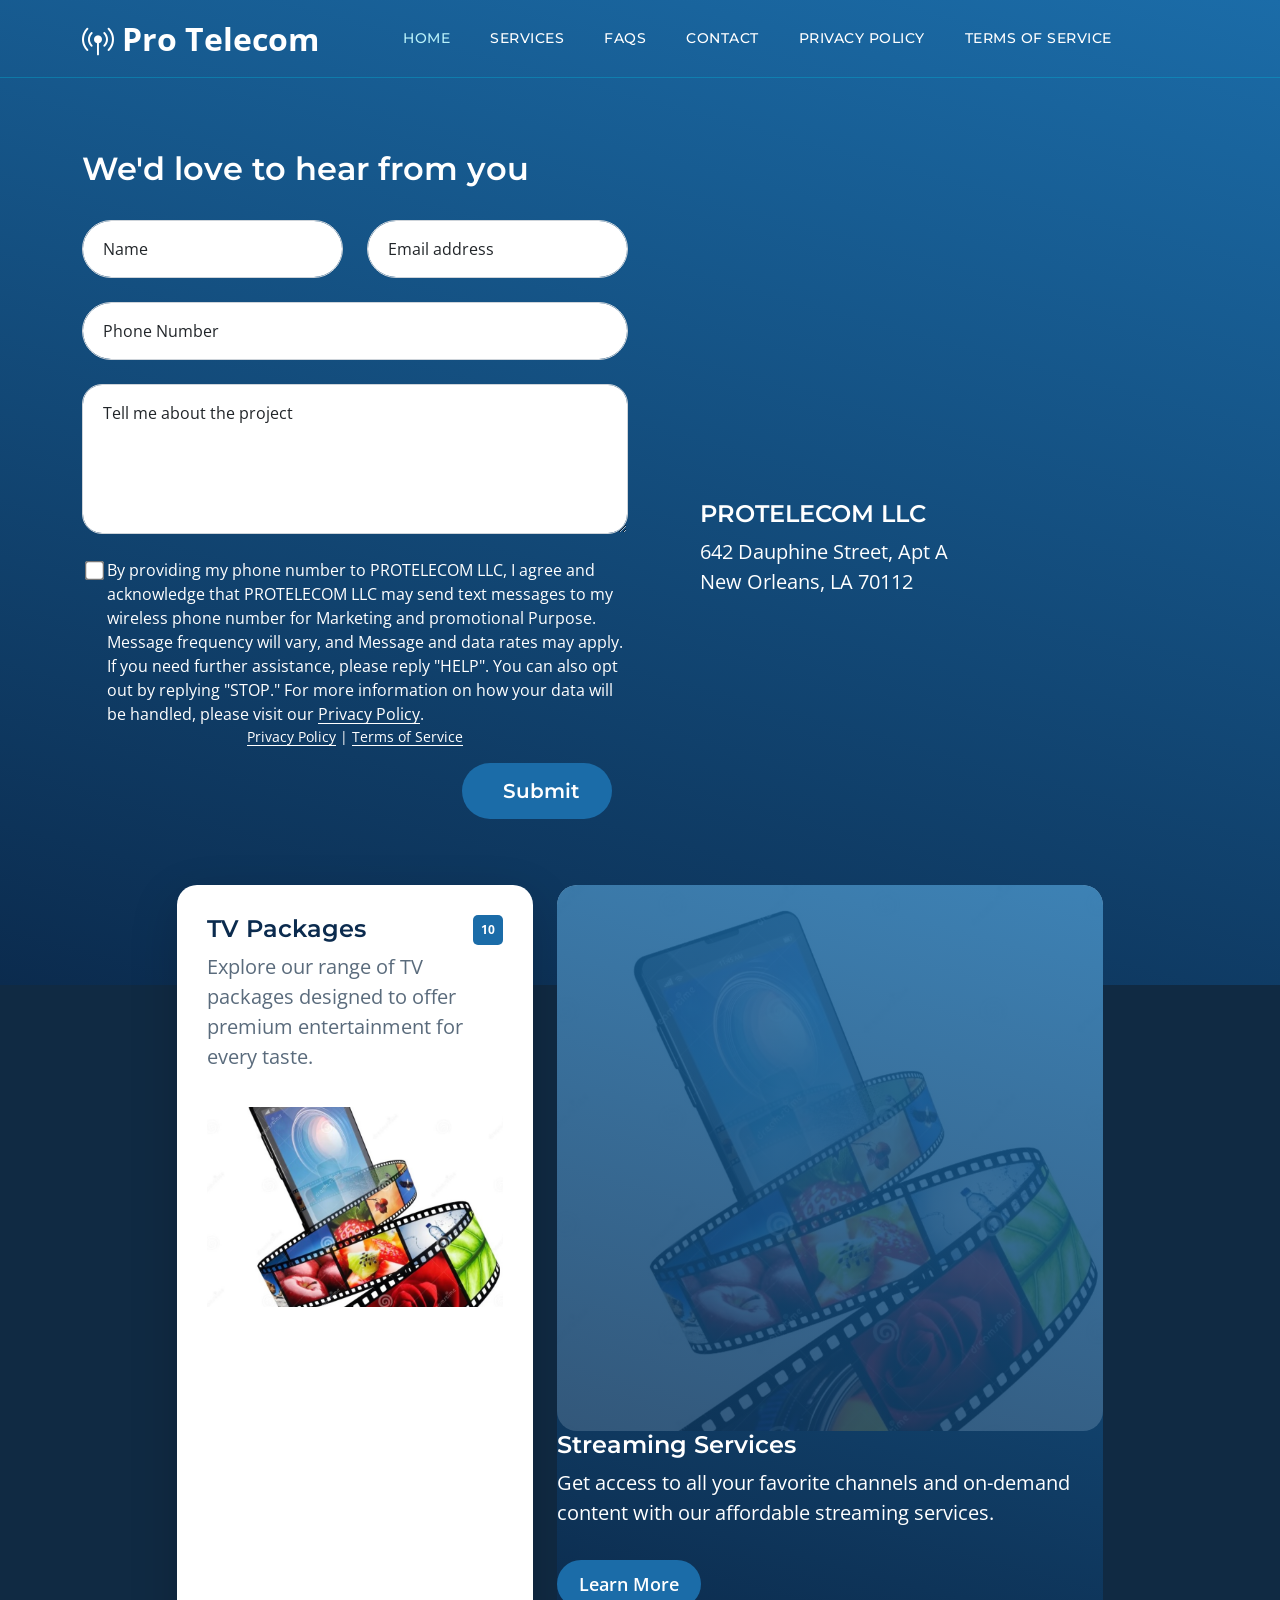
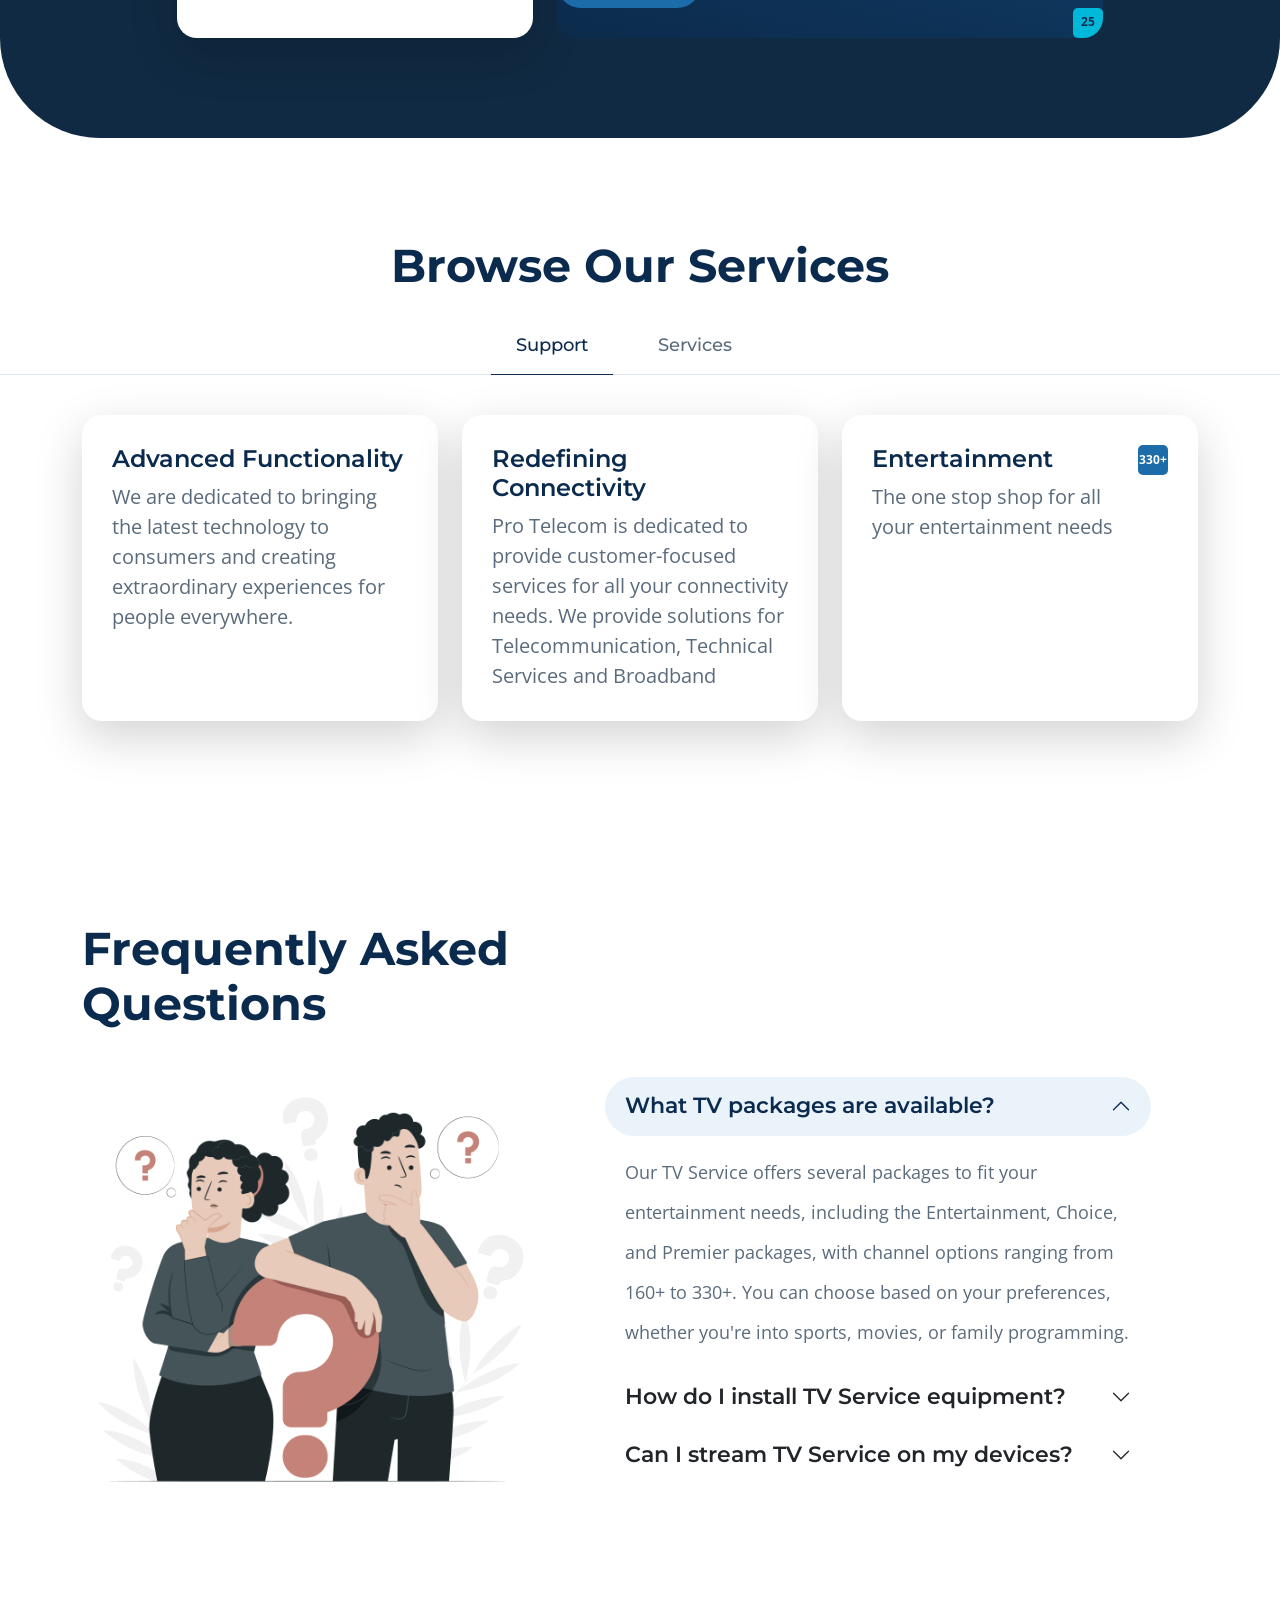
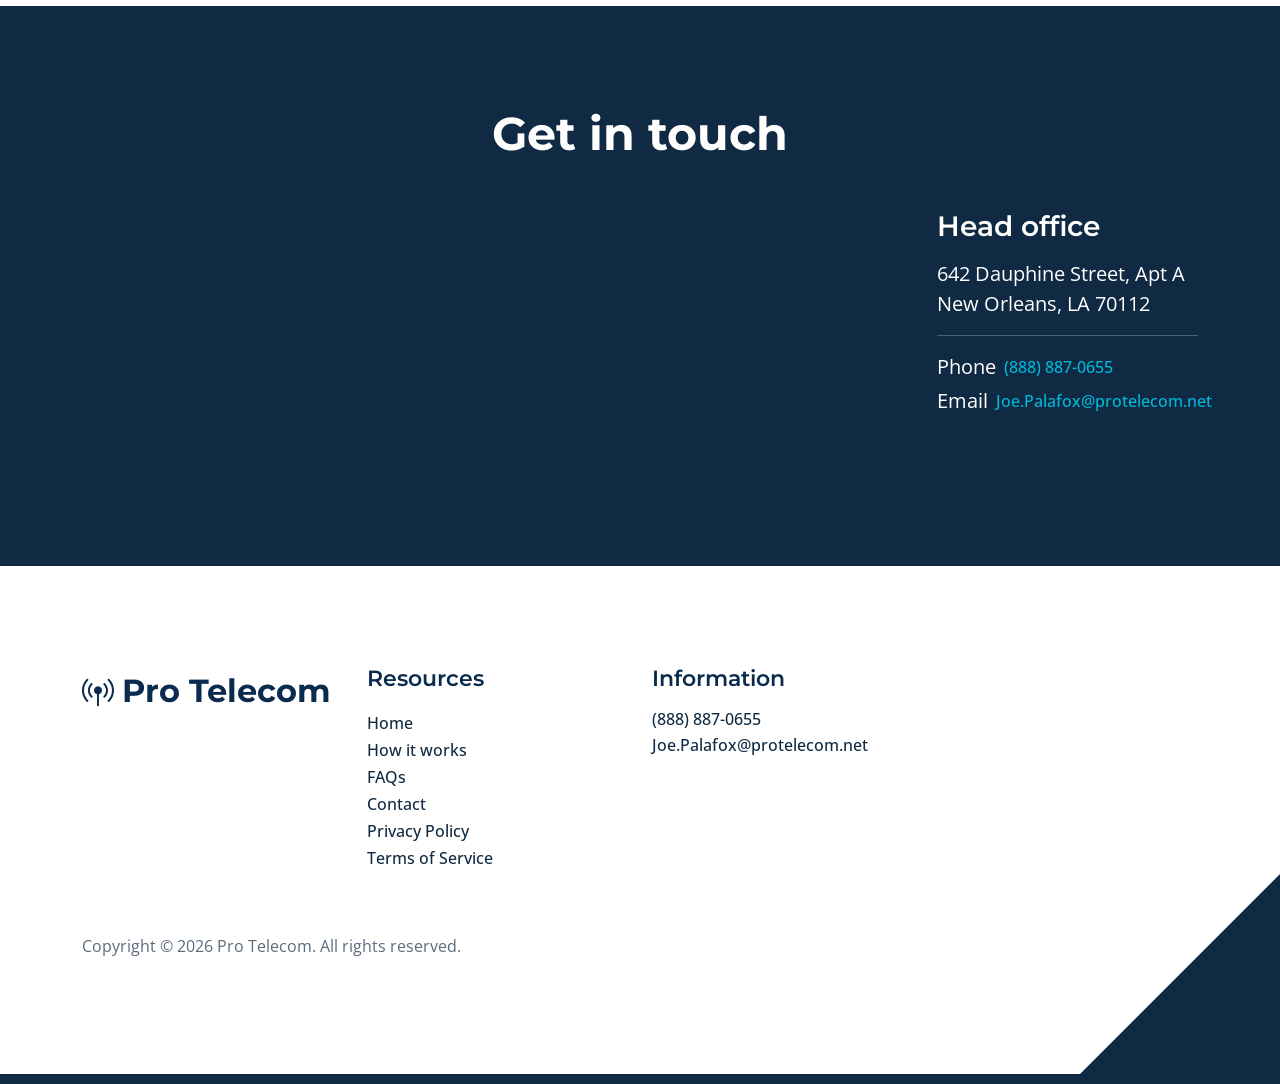
==== index.html @ 8b6235a5 "Added" ====
<!doctype html>
<html lang="en">
<head>
        <meta charset="utf-8">
        <meta name="viewport" content="width=device-width, initial-scale=1">

        <meta name="description" content="Pro Telecom - Your trusted telecommunications service broker offering TV packages, streaming services, internet, and telecom solutions at competitive prices.">
        <meta name="author" content="">

        <title>Pro Telecom</title>

        <!-- CSS FILES -->        
        <link rel="preconnect" href="https://fonts.googleapis.com/">
        
        <link rel="preconnect" href="https://fonts.gstatic.com/" crossorigin>

        <link href="https://fonts.googleapis.com/css2?family=Montserrat:wght@500;600;700&amp;family=Open+Sans&amp;display=swap" rel="stylesheet">
                        
        <link href="css/bootstrap.min.css" rel="stylesheet">

        <link href="css/bootstrap-icons.css" rel="stylesheet">

        <link href="css/templatemo-topic-listing.css" rel="stylesheet">
    </head>
    
    <body id="top">

        <main>

            <nav class="navbar navbar-expand-lg">
                <div class="container">
                    <a class="navbar-brand" href="index.html">
                        <i class="bi-broadcast-pin" aria-hidden="true"></i>
                        Pro Telecom
                    </a>

                   
    
                    <button class="navbar-toggler" type="button" data-bs-toggle="collapse" data-bs-target="#navbarNav" aria-controls="navbarNav" aria-expanded="false" aria-label="Toggle navigation">
                        <span class="navbar-toggler-icon"></span>
                    </button>
    
                    <div class="collapse navbar-collapse" id="navbarNav">
                        <ul class="navbar-nav ms-lg-5 me-lg-auto">
                            <li class="nav-item">
                                <a class="nav-link click-scroll" href="#section_1">Home</a>
                            </li>

                            <li class="nav-item">
                                <a class="nav-link click-scroll" href="#section_2">Services</a>
                            </li>

                            <li class="nav-item">
                                <a class="nav-link click-scroll" href="#section_4">FAQs</a>
                            </li>
    
                            <li class="nav-item">
                                <a class="nav-link click-scroll" href="#section_1">Contact</a>
                            </li>

                            <li>
                                <a href="Privacy.html" class="nav-link">Privacy Policy</a>
                            </li>

                            <li>
                                <a href="terms.html" class="nav-link">Terms of Service</a>
                            </li>
                        </ul>
                    </div>
                </div>
            </nav>
            

            <section class="hero-section d-flex justify-content-center align-items-center" id="section_1">
                <div class="container">
                    <div class="row">

                        <div class="col-lg-12 col-12">
                            <h3 class="mb-4 pb-2">We'd love to hear from you</h3>
                        </div>

                        <div class="col-lg-6 col-12">
                            <form id="contactForm" class="custom-form contact-form" role="form">
                                <!-- Honeypot field (hidden from users, catches bots) -->
                                <input type="text" name="honeypot" style="display:none;" tabindex="-1" autocomplete="off">
                                <input type="hidden" name="formGoogleSheetName" value="responses">
                                <div class="row">
                                    <div class="col-lg-6 col-md-6 col-12">
                                        <div class="form-floating">
                                            <input type="text" name="name" id="name" class="form-control" placeholder="Name" required="">
                                            
                                            <label for="name">Name</label>
                                        </div>
                                    </div>

                                    <div class="col-lg-6 col-md-6 col-12"> 
                                        <div class="form-floating">
                                            <input type="email" name="email" id="email" pattern="[^ @]*@[^ @]*" class="form-control" placeholder="Email address" required="">
                                            
                                            <label for="email">Email address</label>
                                        </div>
                                    </div>

                                    <div class="col-lg-12 col-12">
                                        <div class="form-floating mb-3">
                                            <input type="tel" name="phone" id="phone" class="form-control" placeholder="Phone Number">
                                            
                                            <label for="phone">Phone Number</label>
                                        </div>

                                        <div class="form-floating">
                                            <textarea class="form-control" id="message" name="message" placeholder="Tell me about the project"></textarea>
                                            
                                            <label for="floatingTextarea">Tell me about the project</label>
                                        </div>
                                    </div>
                                    <div style="display:flex;align-items: flex-start;">
                                        <input type="checkbox" name="sms_opt_in" id="sms_opt_in" value="yes" style="transform: scale(1.5); margin: 6px;"><label for="sms_opt_in" style="color: #FFFFFF;">By providing my phone number to PROTELECOM LLC, I agree and acknowledge that PROTELECOM LLC may send text messages to my wireless phone number for Marketing and promotional Purpose. Message frequency will vary, and Message and data rates may apply. If you need further assistance, please reply "HELP". You can also opt out by replying "STOP." For more information on how your data will be handled, please visit our <a href="Privacy.html" class="link-on-dark">Privacy Policy</a>.</label>
                                    </div>
                                    <div class="col-lg-12 col-12 text-center mb-3">
                                        <p style="font-size: 14px; margin: 0;">
                                            <a href="Privacy.html" class="link-on-dark">Privacy Policy</a> |
                                            <a href="terms.html" class="link-on-dark">Terms of Service</a>
                                        </p>
                                    </div>
                                    <div class="col-lg-4 col-12 ms-auto">
                                        <button type="submit" id="submitBtn" class="form-control">Submit</button>
                                    </div>
                                    <div class="col-12 mt-3">
                                        <div id="formStatus" style="display:none; padding: 12px; border-radius: 8px; text-align: center; font-weight: 600;"></div>
                                    </div>
                                </div>
                            </form>
                        </div>

                        <div class="col-lg-5 col-12 mx-auto mt-5 mt-lg-0">
                            <iframe
                            class="google-map"
                            title="Pro Telecom head office — 642 Dauphine Street, New Orleans, LA"
                            src="https://www.google.com/maps?q=642%20Dauphine%20St%2C%20New%20Orleans%2C%20LA%2070112&amp;z=16&amp;output=embed"
                            width="100%"
                            height="250"
                            style="border:0;"
                            allowfullscreen=""
                            loading="lazy"
                            referrerpolicy="no-referrer-when-downgrade">
                        </iframe>

                            <h5 class="mt-4 mb-2">PROTELECOM LLC
                            </h5>

                            <p>642 Dauphine Street, Apt A<br>
                                New Orleans, LA 70112</p>
                        </div>

                    </div>
                </div>
            </section>
            


            <section class="featured-section">
                <div class="container">
                    <div class="row justify-content-center">
            
                        <div class="col-lg-4 col-12 mb-4 mb-lg-0">
                            <div class="custom-block bg-white shadow-lg">
                                <a href="#section_1">
                                    <div class="d-flex">
                                        <div>
                                            <h5 class="mb-2">TV Packages</h5>
            
                                            <p class="mb-0">Explore our range of TV packages designed to offer premium entertainment for every taste.</p>
                                        </div>
            
                                        <span class="badge bg-packages rounded-pill ms-auto">10</span>
                                    </div>
            
                                    <img src="images/customdtv.jpg" class="custom-block-image img-fluid" alt="TV Packages">
                                </a>
                            </div>
                        </div>
            
                        <div class="col-lg-6 col-12">
                            <div class="custom-block custom-block-overlay">
                                <div class="d-flex flex-column h-100">
                        <img src="images/customdtv.jpg" class="custom-block-image img-fluid" alt="Streaming Services">
                                        <div class="position-relative" style="z-index: 2;">
                                            <h5 class="text-white mb-2">Streaming Services</h5>

                                            <p class="text-white">Get access to all your favorite channels and on-demand content with our affordable streaming services.</p>

                                            <a href="#section_1" class="btn custom-btn mt-2 mt-lg-3">Learn More</a>
                                        <span class="badge bg-streaming rounded-pill ms-auto">25</span>
                                    </div>

                                    <div class="section-overlay"></div>
                                </div>
                            </div>
                        </div>
            
                    </div>
                </div>
            </section>
            


            <section class="explore-section section-padding" id="section_2">
                <div class="container">
                    <div class="row">
                        <div class="col-12 text-center">
                            <h2 class="mb-4">Browse Our Services</h2>
                        </div>
                    </div>
                </div>
            
                <div class="container-fluid">
                    <div class="row">
                        <ul class="nav nav-tabs" id="myTab" role="tablist">
                            <li class="nav-item" role="presentation">
                                <button class="nav-link active" id="packages-tab" data-bs-toggle="tab" data-bs-target="#packages-tab-pane" type="button" role="tab" aria-controls="packages-tab-pane" aria-selected="true">Support</button>
                            </li>
                            <li class="nav-item" role="presentation">
                                <button class="nav-link" id="equipment-tab" data-bs-toggle="tab" data-bs-target="#equipment-tab-pane" type="button" role="tab" aria-controls="equipment-tab-pane" aria-selected="false">Services</button>
                            </li>
                        </ul>
                    </div>
                </div>
            
                <div class="container">
                    <div class="row">
                        <div class="col-12">
                            <div class="tab-content" id="myTabContent">
                                <div class="tab-pane fade show active" id="packages-tab-pane" role="tabpanel" aria-labelledby="packages-tab" tabindex="0">
                                    <div class="row">
                                        <div class="col-lg-4 col-md-6 col-12 mb-4 mb-lg-0">
                                            <div class="custom-block bg-white shadow-lg">
                                                <a href="#section_1">
                                                    <div class="d-flex">
                                                        <div>
                                                            <h5 class="mb-2">Advanced Functionality
                                                            </h5>
                                                            <p class="mb-0">We are dedicated to bringing the latest technology to consumers and creating extraordinary experiences for people everywhere.
                                                            </p>
                                                        </div>
                                                    
                                                    </div>
                                                   
                                                </a>
                                            </div>
                                        </div>
                                        <div class="col-lg-4 col-md-6 col-12 mb-4 mb-lg-0">
                                            <div class="custom-block bg-white shadow-lg">
                                                <a href="#section_1">
                                                    <div class="d-flex">
                                                        <div>
                                                            <h5 class="mb-2">Redefining Connectivity
                                                            </h5>
                                                            <p class="mb-0">Pro Telecom is dedicated to provide customer-focused services for all your connectivity needs. We provide solutions for Telecommunication, Technical Services and Broadband
                                                            </p>
                                                        </div>
                                                       
                                                    </div>
                                                    
                                                </a>
                                            </div>
                                        </div>
                                        <div class="col-lg-4 col-md-6 col-12">
                                            <div class="custom-block bg-white shadow-lg">
                                                <a href="#section_1">
                                                    <div class="d-flex">
                                                        <div>
                                                            <h5 class="mb-2">Entertainment</h5>
                                                            <p class="mb-0">The one stop shop for all your entertainment needs
<br><br><br><br>
                                                            </p>
                                                        </div>
                                                        <span class="badge bg-packages rounded-pill ms-auto">330+ Channels</span>
                                                    </div>
                                                   
                                                </a>
                                            </div>
                                        </div>
                                    </div>
                                </div>
            
                                <div class="tab-pane fade" id="equipment-tab-pane" role="tabpanel" aria-labelledby="equipment-tab" tabindex="0">
                                    <div class="row">
                                        <div class="col-lg-4 col-md-6 col-12 mb-4 mb-lg-3">
                                            <div class="custom-block bg-white shadow-lg">
                                                <a href="#section_1">
                                                    <div class="d-flex">
                                                        <div>
                                                            <h5 class="mb-2">Internet
                                                            </h5>
                                                            <p class="mb-0">Choose from a variety of reliable internet plans to match your needs of speed and data</p>
                                                        </div>
                                                       
                                                    </div>
                                                   
                                                </a>
                                            </div>
                                        </div>
                                        <div class="col-lg-4 col-md-6 col-12 mb-4 mb-lg-3">
                                            <div class="custom-block bg-white shadow-lg">
                                                <a href="#section_1">
                                                    <div class="d-flex">
                                                        <div>
                                                            <h5 class="mb-2">DTH</h5>
                                                            <p class="mb-0">Bring home Entertainment with a wide variety of Channels and customised Plans</p>
                                                        </div>
                                                     
                                                    </div>
                                                  
                                                </a>
                                            </div>
                                        </div>
                                        <div class="col-lg-4 col-md-6 col-12">
                                            <div class="custom-block bg-white shadow-lg">
                                                <a href="#section_1">
                                                    <div class="d-flex">
                                                        <div>
                                                            <h5 class="mb-2">Telecom</h5>
                                                            <p class="mb-0">Make distances short with our customised voice plans that have a wide network coverage</p>
                                                        </div>
                                                     
                                                    </div>
                                                  
                                                </a>
                                            </div>
                                        </div>
                                    </div>
                                </div>
                                
                            </div>
                        </div>
                    </div>
                </div>
            </section>
            

            <section class="faq-section section-padding" id="section_4">
                <div class="container">
                    <div class="row">
                        <div class="col-lg-6 col-12">
                            <h2 class="mb-4">Frequently Asked Questions</h2>
                        </div>
            
                        <div class="clearfix"></div>
            
                        <div class="col-lg-5 col-12">
                            <img src="images/faq_graphic.jpg" class="img-fluid faq-image" alt="FAQs">
                        </div>
            
                        <div class="col-lg-6 col-12 m-auto">
                            <div class="accordion" id="accordionExample">
                                <div class="accordion-item">
                                    <h2 class="accordion-header" id="headingOne">
                                        <button class="accordion-button" type="button" data-bs-toggle="collapse" data-bs-target="#collapseOne" aria-expanded="true" aria-controls="collapseOne">
                                            What TV packages are available?
                                        </button>
                                    </h2>
            
                                    <div id="collapseOne" class="accordion-collapse collapse show" aria-labelledby="headingOne" data-bs-parent="#accordionExample">
                                        <div class="accordion-body">
                                            Our TV Service offers several packages to fit your entertainment needs, including the Entertainment, Choice, and Premier packages, with channel options ranging from 160+ to 330+. You can choose based on your preferences, whether you're into sports, movies, or family programming.
                                        </div>
                                    </div>
                                </div>
            
                                <div class="accordion-item">
                                    <h2 class="accordion-header" id="headingTwo">
                                        <button class="accordion-button collapsed" type="button" data-bs-toggle="collapse" data-bs-target="#collapseTwo" aria-expanded="false" aria-controls="collapseTwo">
                                            How do I install TV Service equipment?
                                        </button>
                                    </h2>
            
                                    <div id="collapseTwo" class="accordion-collapse collapse" aria-labelledby="headingTwo" data-bs-parent="#accordionExample">
                                        <div class="accordion-body">
                                            Once you sign up for Our TV Services, a professional technician will come to your home and install the necessary equipment, such as the Genie HD DVR and satellite dish. Installation is included in most packages, and our team will ensure everything is set up and working perfectly before they leave.
                                        </div>
                                    </div>
                                </div>
            
                                <div class="accordion-item">
                                    <h2 class="accordion-header" id="headingThree">
                                        <button class="accordion-button collapsed" type="button" data-bs-toggle="collapse" data-bs-target="#collapseThree" aria-expanded="false" aria-controls="collapseThree">
                                            Can I stream TV Service on my devices?
                                        </button>
                                    </h2>
            
                                    <div id="collapseThree" class="accordion-collapse collapse" aria-labelledby="headingThree" data-bs-parent="#accordionExample">
                                        <div class="accordion-body">
                                            Yes, with Our TV Streaming service, you can enjoy live TV and on-demand content across multiple devices, including smartphones, tablets, smart TVs, and computers. This feature is available for most of our packages, giving you flexibility and convenience to watch your favorite shows on the go.
                                        </div>
                                    </div>
                                </div>
                            </div>
                        </div>
            
                    </div>
                </div>
            </section>
            


            <section class="contact-section section-padding section-bg" id="section_5">
                <div class="container">
                    <div class="row">

                        <div class="col-lg-12 col-12 text-center">
                            <h2 class="mb-5">Get in touch</h2>
                        </div>

                        <div class="col-lg-5 col-12 mb-4 mb-lg-0">
                            <iframe
                                class="google-map"
                                title="Pro Telecom head office — 642 Dauphine Street, New Orleans, LA"
                                src="https://www.google.com/maps?q=642%20Dauphine%20St%2C%20New%20Orleans%2C%20LA%2070112&amp;z=16&amp;output=embed"
                                width="100%"
                                height="250"
                                style="border:0;"
                                allowfullscreen=""
                                loading="lazy"
                                referrerpolicy="no-referrer-when-downgrade">
                            </iframe>
                        </div>

                        <div class="col-lg-3 col-md-6 col-12 mb-3 mb-lg- mb-md-0 ms-auto">
                            <h4 class="mb-3">Head office</h4>

                            <p>642 Dauphine Street, Apt A<br>New Orleans, LA 70112</p>

                            <hr>

                            <p class="d-flex align-items-center mb-1">
                                <span class="me-2">Phone</span>

                                <a href="tel:+18888870655" class="site-footer-link">
                                    (888) 887-0655
                                </a>
                            </p>

                            <p class="d-flex align-items-center">
                                <span class="me-2">Email</span>

                                <a href="mailto:Joe.Palafox@protelecom.net" class="site-footer-link">
                                    Joe.Palafox@protelecom.net
                                </a>
                            </p>
                        </div>

                    </div>
                </div>
            </section>
        </main>

<footer class="site-footer section-padding">
            <div class="container">
                <div class="row">

                    <div class="col-lg-3 col-12 mb-4 pb-2">
                        <a class="navbar-brand mb-2" href="index.html">
                            <i class="bi-broadcast-pin" aria-hidden="true"></i>
                            <span>Pro Telecom</span>
                        </a>
                    </div>

                    <div class="col-lg-3 col-md-4 col-6">
                        <h6 class="site-footer-title mb-3">Resources</h6>

                        <ul class="site-footer-links">
                            <li class="site-footer-link-item">
                                <a href="#top" class="site-footer-link">Home</a>
                            </li>

                            <li class="site-footer-link-item">
                                <a href="#section_2" class="site-footer-link">How it works</a>
                            </li>

                            <li class="site-footer-link-item">
                                <a href="#section_4" class="site-footer-link">FAQs</a>
                            </li>

                            <li class="site-footer-link-item">
                                <a href="#section_5" class="site-footer-link">Contact</a>
                            </li>

                            <li class="site-footer-link-item">
                                <a href="Privacy.html" class="site-footer-link">Privacy Policy</a>
                            </li>

                            <li class="site-footer-link-item">
                                <a href="terms.html" class="site-footer-link">Terms of Service</a>
                            </li>
                        </ul>
                    </div>

                    <div class="col-lg-3 col-md-4 col-8 mb-4 mb-lg-0">
                        <h6 class="site-footer-title mb-3">Information</h6>

                        <p class="text-white d-flex mb-1">
                            <a href="tel:+18888870655" class="site-footer-link">
                                (888) 887-0655
                            </a>
                        </p>

                        <p class="text-white d-flex">
                            <a href="mailto:Joe.Palafox@protelecom.net" class="site-footer-link">
                                Joe.Palafox@protelecom.net
                            </a>
                        </p>
                    </div>


                    <div class="col-12">
                        <p class="copyright-text mt-lg-5 mt-4">Copyright © 2026 Pro Telecom. All rights reserved.</p>
                    </div>

                </div>
            </div>
        </footer>


        <!-- JAVASCRIPT FILES -->
        <script src="js/jquery.min.js"></script>
        <script src="js/bootstrap.bundle.min.js"></script>
        <script src="js/jquery.sticky.js"></script>
        <script src="js/click-scroll.js"></script>
        <script src="js/custom.js"></script>

        <!-- Google Apps Script Form Submission -->
        <script>
        (function() {
            var SCRIPT_URL = "https://script.google.com/macros/s/AKfycbz4_9GOtbGd2kz0yMktRcK8N5T3pc9buV6uElXdttq0ORNcVBNv3V919Hf6T5FFRe5v/exec";

            var form = document.getElementById("contactForm");
            var submitBtn = document.getElementById("submitBtn");
            var statusDiv = document.getElementById("formStatus");

            form.addEventListener("submit", function(e) {
                e.preventDefault();

                // Check honeypot (spam bot trap)
                var honeypot = form.querySelector('input[name="honeypot"]');
                if (honeypot && honeypot.value) {
                    showStatus("Something went wrong. Please try again.", "error");
                    return;
                }

                // Disable button and show loading
                submitBtn.disabled = true;
                submitBtn.textContent = "Sending...";
                statusDiv.style.display = "none";

                // Collect form data
                var formData = new FormData(form);

                fetch(SCRIPT_URL, {
                    method: "POST",
                    body: formData
                })
                .then(function(response) {
                    return response.json();
                })
                .then(function(data) {
                    if (data.result === "success") {
                        showStatus("Thank you! Your message has been sent successfully.", "success");
                        form.reset();
                    } else {
                        showStatus("Something went wrong. Please try again or contact us directly.", "error");
                    }
                })
                .catch(function() {
                    // Google Apps Script redirects can cause CORS/opaque responses
                    // but the submission usually succeeds, so treat as success
                    showStatus("Thank you! Your message has been sent successfully.", "success");
                    form.reset();
                })
                .finally(function() {
                    submitBtn.disabled = false;
                    submitBtn.textContent = "Submit";
                });
            });

            function showStatus(message, type) {
                statusDiv.style.display = "block";
                statusDiv.textContent = message;
                // Opaque navy panels: the hero gradient runs from navy to
                // #1B6CA8, so a translucent panel's readability would depend
                // on where in the gradient it happens to land.
                if (type === "success") {
                    statusDiv.style.background = "#0B2B4E";
                    statusDiv.style.color = "#B8F1FA";
                    statusDiv.style.border = "1px solid #00B8D9";
                } else {
                    statusDiv.style.background = "#0B2B4E";
                    statusDiv.style.color = "#FFB4B4";
                    statusDiv.style.border = "1px solid #E5484D";
                }
                // Auto-hide after 6 seconds
                setTimeout(function() {
                    statusDiv.style.display = "none";
                }, 6000);
            }
        })();
        </script>

    </body>

</html>
---- css/templatemo-topic-listing.css ----
/*

TemplateMo 590 topic listing

https://templatemo.com/tm-590-topic-listing

*/

/*---------------------------------------
  CUSTOM PROPERTIES ( VARIABLES )             
-----------------------------------------*/
:root {
  /* ---- Pro Telecom brand palette: Deep Navy + Electric Cyan ---- */
  --white-color:                  #FFFFFF;
  --primary-color:                #0B2B4E;  /* navy  - headings, links, active states */
  --secondary-color:              #102A43;  /* ink   - dark surfaces, footer accents  */
  --section-bg-color:             #102A43;  /* ink   - .section-bg                    */
  --custom-btn-bg-color:          #1B6CA8;  /* blue  - button fill, gradient end      */
  --custom-btn-bg-hover-color:    #00B8D9;  /* cyan  - button hover fill              */
  --dark-color:                   #0B2B4E;  /* navy  - h2-h6                          */
  --p-color:                      #5A6B7C;  /* gray  - body copy                      */
  --border-color:                 #DCE6F0;  /* hairline rules on light surfaces       */
  --link-hover-color:             #1B6CA8;  /* blue  - a:hover on LIGHT surfaces      */

  /* cyan is a surface/border/dark-bg accent only: it is 2.37:1 on white
     and 2.36:1 on the gradient's blue end, so it is never body text there */
  --accent-color:                 #00B8D9;  /* cyan  - accents, borders, dark-bg text */
  --accent-on-dark-color:         #B8F1FA;  /* pale cyan - AA-safe hover on gradient  */
  --gradient-start:               #0B2B4E;
  --gradient-end:                 #1B6CA8;

  --body-font-family:             'Open Sans', sans-serif;
  --title-font-family:            'Montserrat', sans-serif;

  --h1-font-size:                 50px;
  --h2-font-size:                 46px;
  --h3-font-size:                 32px;
  --h4-font-size:                 28px;
  --h5-font-size:                 24px;
  --h6-font-size:                 22px;
  --p-font-size:                  20px;
  --menu-font-size:               14px;
  --btn-font-size:                18px;
  --copyright-font-size:          16px;

  --border-radius-large:          100px;
  --border-radius-medium:         20px;
  --border-radius-small:          10px;

  --font-weight-normal:           400;
  --font-weight-medium:           500;
  --font-weight-semibold:         600;
  --font-weight-bold:             700;
}

body {
  background-color: var(--white-color);
  font-family: var(--body-font-family); 
}


/*---------------------------------------
  TYPOGRAPHY               
-----------------------------------------*/

h2,
h3,
h4,
h5,
h6 {
  color: var(--dark-color);
}

h1,
h2,
h3,
h4,
h5,
h6 {
  font-family: var(--title-font-family); 
  font-weight: var(--font-weight-semibold);
}

h1 {
  font-size: var(--h1-font-size);
  font-weight: var(--font-weight-bold);
}

h2 {
  font-size: var(--h2-font-size);
  font-weight: var(--font-weight-bold);
}

h3 {
  font-size: var(--h3-font-size);
}

h4 {
  font-size: var(--h4-font-size);
}

h5 {
  font-size: var(--h5-font-size);
}

h6 {
  color: var(--primary-color);
  font-size: var(--h6-font-size);
}

p {
  color: var(--p-color);
  font-size: var(--p-font-size);
  font-weight: var(--font-weight-normal);
}

ul li {
  color: var(--p-color);
  font-size: var(--p-font-size);
  font-weight: var(--font-weight-normal);
}

a, 
button {
  touch-action: manipulation;
  transition: all 0.3s;
}

a {
  display: inline-block;
  color: var(--primary-color);
  text-decoration: none;
}

a:hover {
  color: var(--link-hover-color);
}

b,
strong {
  font-weight: var(--font-weight-bold);
}


/*---------------------------------------
  SECTION               
-----------------------------------------*/
.section-padding {
  padding-top: 100px;
  padding-bottom: 100px;
}

.section-bg {
  background-color: var(--section-bg-color);
}

.section-overlay {
  background-image: linear-gradient(15deg, var(--gradient-start) 0%, var(--gradient-end) 100%);
  position: absolute;
  top: 0;
  left: 0;
  pointer-events: none;
  width: 100%;
  height: 100%;
  opacity: 0.85;
}

.section-overlay + .container {
  position: relative;
}

.tab-content {
  background-color: var(--white-color);
  border-radius: var(--border-radius-medium);
}

.nav-tabs {
  border-bottom: 1px solid var(--border-color);
  margin-bottom: 40px;
  justify-content: center;
}

.nav-tabs .nav-link {
  border-radius: 0;
  border-top: 0;
  border-right: 0;
  border-left: 0;
  color: var(--p-color);
  font-family: var(--title-font-family);
  font-size: var(--btn-font-size);
  font-weight: var(--font-weight-medium);
  padding: 15px 25px;
  transition: all 0.3s;
}

.nav-tabs .nav-link:first-child {
  margin-right: 20px;
}

.nav-tabs .nav-item.show .nav-link, 
.nav-tabs .nav-link.active,
.nav-tabs .nav-link:focus, 
.nav-tabs .nav-link:hover {
  border-bottom-color: var(--primary-color);
  color: var(--primary-color);
}


/*---------------------------------------
  CUSTOM ICON COLOR               
-----------------------------------------*/
.custom-icon {
  color: var(--secondary-color);
}


/*---------------------------------------
  CUSTOM BUTTON               
-----------------------------------------*/
.custom-btn {
  background: var(--custom-btn-bg-color);
  border: 2px solid transparent;
  border-radius: var(--border-radius-large);
  color: var(--white-color);
  font-size: var(--btn-font-size);
  font-weight: var(--font-weight-semibold);
  line-height: normal;
  transition: all 0.3s;
  padding: 10px 20px;
}

.custom-btn:hover {
  background: var(--custom-btn-bg-hover-color);
  color: var(--white-color);
}

.custom-border-btn {
  background: transparent;
  border: 2px solid var(--custom-btn-bg-color);
  color: var(--custom-btn-bg-color);
}

.custom-border-btn:hover {
  background: var(--custom-btn-bg-color);
  border-color: transparent;
  color: var(--white-color);
}

.custom-btn-bg-white {
  border-color: var(--white-color);
  color: var(--white-color);
}


/*---------------------------------------
  SITE HEADER              
-----------------------------------------*/
.site-header {
  background-image: linear-gradient(15deg, var(--gradient-start) 0%, var(--gradient-end) 100%);
  padding-top: 150px;
  padding-bottom: 80px;
}

.site-header .container {
  height: 100%;
}

.breadcrumb-item+.breadcrumb-item::before,
.breadcrumb-item a:hover,
.breadcrumb-item.active {
  color: var(--white-color);
}

.site-header .custom-icon {
  color: var(--white-color);
  font-size: var(--h4-font-size);
}

.site-header .custom-icon:hover {
  color: var(--secondary-color);
}


/*---------------------------------------
  NAVIGATION              
-----------------------------------------*/
.sticky-wrapper {
  position: absolute;
  top: 0;
  right: 0;
  left: 0;
}

.sticky-wrapper.is-sticky .navbar {
  background-color: var(--secondary-color);
}

.navbar {
  background: transparent;
  border-bottom: 1px solid rgba(0, 184, 217, 0.35); /* var(--accent-color) @ 35% */
  z-index: 9;
}

.navbar-brand,
.navbar-brand:hover {
  font-size: var(--h3-font-size);
  font-weight: var(--font-weight-bold);
  display: block;
}

.navbar-brand span {
  font-family: var(--title-font-family);
}

.navbar-expand-lg .navbar-nav .nav-link {
  border-radius: var(--border-radius-large);
  margin: 10px;
  padding: 10px;
}

.navbar-nav .nav-link {
  display: inline-block;
  color: var(--white-color);
  font-family: var(--title-font-family); 
  font-size: var(--menu-font-size);
  font-weight: var(--font-weight-medium);
  text-transform: uppercase;
  letter-spacing: 0.5px;
  position: relative;
  padding-top: 15px;
  padding-bottom: 15px;
}

.navbar-nav .nav-link.active, 
.navbar-nav .nav-link:hover {
  color: var(--primary-color);
}

.navbar .dropdown-menu {
  background: var(--white-color);
  box-shadow: 0 1rem 3rem rgba(11, 43, 78, 0.18);
  border: 0;
  display: inherit;
  opacity: 0;
  min-width: 9rem;
  margin-top: 20px;
  padding: 13px 0 10px 0;
  transition: all 0.3s;
  pointer-events: none;
}

.navbar .dropdown-menu::before {
  content: "";
  width: 0;
  height: 0;
  border-left: 20px solid transparent;
  border-right: 20px solid transparent;
  border-bottom: 15px solid var(--white-color);
  position: absolute;
  top: -10px;
  left: 10px;
}

.navbar .dropdown-item {
  display: inline-block;
  color: var(--p-color);
  font-family: var(--title-font-family); 
  font-size: var(--menu-font-size);
  font-weight: var(--font-weight-medium);
  text-transform: uppercase;
  letter-spacing: 0.5px;
  position: relative;
}

.navbar .dropdown-item.active, 
.navbar .dropdown-item:active,
.navbar .dropdown-item:focus, 
.navbar .dropdown-item:hover {
  background: transparent;
  color: var(--primary-color);
}

.navbar .dropdown-toggle::after {
  content: "\f282";
  display: inline-block;
  font-family: bootstrap-icons !important;
  font-size: var(--copyright-font-size);
  font-style: normal;
  font-weight: normal !important;
  font-variant: normal;
  text-transform: none;
  line-height: 1;
  vertical-align: -.125em;
  -webkit-font-smoothing: antialiased;
  -moz-osx-font-smoothing: grayscale;
  position: relative;
  left: 2px;
  border: 0;
}

@media screen and (min-width: 992px) {
  .navbar .dropdown:hover .dropdown-menu {
    opacity: 1;
    margin-top: 0;
    pointer-events: auto;
  }
}

.navbar-icon {
  background: var(--white-color);
  border-radius: var(--border-radius-large);
  display: inline-block;
  font-size: var(--h5-font-size);
  width: 40px;
  height: 40px;
  line-height: 40px;
  text-align: center;
  transition: all 0.3s ease;
}

.navbar-icon:hover {
  background: var(--primary-color);
  color: var(--white-color);
}

.navbar-toggler {
  border: 0;
  padding: 0;
  cursor: pointer;
  margin: 0;
  width: 30px;
  height: 35px;
  outline: none;
}

.navbar-toggler:focus {
  outline: none;
  box-shadow: none;
}

.navbar-toggler[aria-expanded="true"] .navbar-toggler-icon {
  background: transparent;
}

.navbar-toggler[aria-expanded="true"] .navbar-toggler-icon:before,
.navbar-toggler[aria-expanded="true"] .navbar-toggler-icon:after {
  transition: top 300ms 50ms ease, -webkit-transform 300ms 350ms ease;
  transition: top 300ms 50ms ease, transform 300ms 350ms ease;
  transition: top 300ms 50ms ease, transform 300ms 350ms ease, -webkit-transform 300ms 350ms ease;
  top: 0;
}

.navbar-toggler[aria-expanded="true"] .navbar-toggler-icon:before {
  transform: rotate(45deg);
}

.navbar-toggler[aria-expanded="true"] .navbar-toggler-icon:after {
  transform: rotate(-45deg);
}

.navbar-toggler .navbar-toggler-icon {
  background: var(--white-color);
  transition: background 10ms 300ms ease;
  display: block;
  width: 30px;
  height: 2px;
  position: relative;
}

.navbar-toggler .navbar-toggler-icon:before,
.navbar-toggler .navbar-toggler-icon:after {
  transition: top 300ms 350ms ease, -webkit-transform 300ms 50ms ease;
  transition: top 300ms 350ms ease, transform 300ms 50ms ease;
  transition: top 300ms 350ms ease, transform 300ms 50ms ease, -webkit-transform 300ms 50ms ease;
  position: absolute;
  right: 0;
  left: 0;
  background: var(--white-color);
  width: 30px;
  height: 2px;
  content: '';
}

.navbar-toggler .navbar-toggler-icon::before {
  top: -8px;
}

.navbar-toggler .navbar-toggler-icon::after {
  top: 8px;
}


/*---------------------------------------
  HERO        
-----------------------------------------*/
.hero-section {
  background-image: linear-gradient(15deg, var(--gradient-start) 0%, var(--gradient-end) 100%);
  position: relative;
  overflow: hidden;
  padding-top: 150px;
  padding-bottom: 150px;
}

.hero-section .input-group {
  background-color: var(--white-color);
  border-radius: var(--border-radius-large);
  padding: 10px 15px;
}

.hero-section .input-group-text {
  background-color: transparent;
  border: 0;
}

.hero-section input[type="search"] {
  border: 0;
  box-shadow: none;
  margin-bottom: 0;
  padding-left: 0;
}

.hero-section button[type="submit"] {
  background-color: var(--custom-btn-bg-color);
  border: 0;
  border-radius: var(--border-radius-large) !important;
  color: var(--white-color);
  max-width: 150px;
}


/*---------------------------------------
  TOPICS              
-----------------------------------------*/
.featured-section {
  background-color: var(--secondary-color);
  border-radius: 0 0 100px 100px;
  padding-bottom: 100px;
}

.featured-section .row {
  position: relative;
  bottom: 100px;
  margin-bottom: -100px;
}

.custom-block {
  border-radius: var(--border-radius-medium);
  position: relative;
  overflow: hidden;
  padding: 30px;
  transition: all 0.3s ease;
  height: 100%;
}

.custom-block:hover {
  background-color: var(--secondary-color);
  transform: translateY(-3px);
}

.custom-block > a {
  width: 100%;
}

.custom-block-image {
  display: block;
  width: 100%;
  height: 200px;
  object-fit: cover;
  margin-top: 35px;
}

.custom-block .rounded-pill {
  border-radius: 5px !important;
  display: flex;
  justify-content: center;
  text-align: center;
  width: 30px;
  height: 30px;
  line-height: 20px;
}

.custom-block-overlay {
  height: 100%;
  min-height: 350px;
  padding: 0;
}

.custom-block-overlay > a {
  height: 100%;
}

.custom-block-overlay .custom-block-image {
  border-radius: var(--border-radius-medium);
  display: block;
  height: 100%;
  margin-top: 0;
}

.custom-block-overlay-text {
  position: absolute;
  z-index: 2;
  top: 0;
  right: 0;
  left: 0;
  padding: 30px;
}

.social-share {
  position: absolute;
  bottom: 0;
  right: 0;
  left: 0;
  z-index: 2;
  padding: 20px 35px;
}

.social-share .bi-bookmark {
  color: var(--white-color);
  font-size: var(--h5-font-size);
}

.social-share .bi-bookmark:hover {
  color: var(--secondary-color);
}

/* Badge colors. The markup uses .bg-packages and .bg-streaming; Bootstrap's
   .badge sets a white text color but no background, so without these the
   badges render white-on-white. */
.bg-packages {
  background-color: var(--custom-btn-bg-color);
}

.bg-streaming {
  background-color: var(--accent-color);
  color: var(--primary-color);
}


/*---------------------------------------
  TOPICS               
-----------------------------------------*/
.topics-detail-block {
  border-radius: var(--border-radius-medium);
  position: relative;
  overflow: hidden;
}

.topics-detail-block-image {
  display: block;
  border-radius: var(--border-radius-medium);
}

blockquote {
  background-color: var(--section-bg-color);
  border-radius: var(--border-radius-small);
  font-family: var(--title-font-family);
  font-size: var(--h4-font-size);
  font-weight: var(--font-weight-bold);
  display: inline-block;
  text-align: center;
  margin: 30px;
  padding: 40px;
}

.topics-listing-page .site-header {
  padding-bottom: 65px;
}

.custom-block-topics-listing-info {
  margin: 30px 20px 20px 30px;
}

.custom-block-topics-listing {
  height: inherit;
}

.custom-block-topics-listing .custom-block-image {
  width: 200px;
}


/*---------------------------------------
  PAGINATION              
-----------------------------------------*/
.pagination {
  margin-top: 40px;
}

.page-link {
  border: 0;
  border-radius: var(--border-radius-small);
  color: var(--p-color);
  font-family: var(--title-font-family);
  margin: 0 5px;
  padding: 10px 20px;
}

.page-link:hover,
.page-item:first-child .page-link:hover,
.page-item:last-child .page-link:hover {
  background-color: var(--secondary-color);
  color: var(--white-color);
}

.page-item:first-child .page-link {
  margin-right: 10px;
}

.page-item:first-child .page-link,
.page-item:last-child .page-link {
  background-color: var(--section-bg-color);
  border-radius: var(--border-radius-small);
}

.active>.page-link, .page-link.active {
  background-color: var(--secondary-color);
  border-color: var(--secondary-color);
}


/*---------------------------------------
  TIMELINE              
-----------------------------------------*/
.timeline-section {
  background-image: url('../images/colleagues-working-cozy-office-medium-shot.jpg');
  background-repeat: no-repeat;
  background-position: center;
  background-size: cover;
  position: relative;
}

.timeline-container .vertical-scrollable-timeline {
  list-style-type: none;
  position: relative;
  padding-left: 0;
}

.timeline-container .vertical-scrollable-timeline .list-progress {
  width: 8px;
  height: 87%;
  background-color: var(--primary-color);
  position: absolute;
  left: 52px;
  top: 0;
  overflow: hidden;
}

.timeline-container .vertical-scrollable-timeline .list-progress .inner {
  position: absolute;
  right: 0;
  bottom: 0;
  height: 100%;
  background-color: var(--secondary-color);
  width: 100%;
}

.timeline-container .vertical-scrollable-timeline li {
  position: relative;
  padding: 20px 0px 65px 145px;
}

.timeline-container .vertical-scrollable-timeline li:last-child {
  padding-bottom: 0;
}

.timeline-container .vertical-scrollable-timeline li p {
  line-height: 40px;
}

.timeline-container .vertical-scrollable-timeline li p:last-child {
  margin-bottom: 0;
}

.timeline-container .vertical-scrollable-timeline li .icon-holder {
  position: absolute;
  left: 0;
  top: 0;
  width: 104px;
  height: 104px;
  display: flex;
  justify-content: center;
  align-items: center;
  background-color: var(--secondary-color);
  border-radius: 50%;
  z-index: 1;
  transition: 0.4s all;
}

.timeline-container .vertical-scrollable-timeline li .icon-holder::before {
  content: "";
  width: 80px;
  height: 80px;
  border: 4px solid var(--white-color);
  position: absolute;
  background-color: var(--secondary-color);
  border-radius: 50%;
  z-index: -1;
  transition: 0.4s all;
}

.timeline-container .vertical-scrollable-timeline li .icon-holder i {
  font-size: 25px;
  color: var(--white-color);
}

.timeline-container .vertical-scrollable-timeline li::before {
  content: "";
  position: absolute;
  height: 100%;
  width: 8px;
  background-color: transparent;
  left: 52px;
  z-index: 0;
}

.timeline-container .vertical-scrollable-timeline li.active .icon-holder {
  background-color: var(--primary-color);
}

.timeline-container .vertical-scrollable-timeline li.active .icon-holder::before {
  background-color: var(--primary-color);
}


/*---------------------------------------
  FAQs              
-----------------------------------------*/
.faq-section .accordion-item {
  border: 0;
}

.faq-section .accordion-button {
  font-size: var(--h6-font-size);
  font-weight: var(--font-weight-semibold);
}

.faq-section .accordion-item:first-of-type .accordion-button {
  border-radius: var(--border-radius-large);
}

.faq-section .accordion-button:not(.collapsed) {
  border-radius: var(--border-radius-large);
  box-shadow: none;
  color: var(--primary-color);
}

.faq-section .accordion-body {
  color: var(--p-color);
  font-size: var(--btn-font-size);
  line-height: 40px;
}

/*---------------------------------------
  NEWSLETTER               
-----------------------------------------*/
.newsletter-image {
  border-radius: var(--border-radius-medium);
}


/*---------------------------------------
  CONTACT               
-----------------------------------------*/
.google-map {
  border-radius: var(--border-radius-medium);
}

.contact-form .form-floating>textarea {
  border-radius: var(--border-radius-medium);
  height: 150px;
}


/*---------------------------------------
  SUBSCRIBE FORM               
-----------------------------------------*/
.subscribe-form-wrap {
  padding: 50px;
}

.subscribe-form {
  width: 95%;
}


/*---------------------------------------
  CUSTOM FORM               
-----------------------------------------*/
.custom-form .form-control {
  border-radius: var(--border-radius-large);
  color: var(--p-color);
  margin-bottom: 24px;
  padding-top: 13px;
  padding-bottom: 13px;
  padding-left: 20px;
  outline: none;
}

.form-floating>label {
  padding-left: 20px;
}

.custom-form button[type="submit"] {
  background: var(--custom-btn-bg-color);
  border: none;
  border-radius: var(--border-radius-large);
  color: var(--white-color);
  font-family: var(--title-font-family);
  font-size: var(--p-font-size);
  font-weight: var(--font-weight-semibold);
  transition: all 0.3s;
  margin-bottom: 0;
}

.custom-form button[type="submit"]:hover,
.custom-form button[type="submit"]:focus {
  background: var(--custom-btn-bg-hover-color);
  border-color: transparent;
}


/*---------------------------------------
  SITE FOOTER              
-----------------------------------------*/
.site-footer {
  border-bottom: 10px solid var(--secondary-color);
  position: relative;
}

.site-footer::after {
  content: "";
  position: absolute;
  bottom: 0;
  right: 0;
  width: 0;
  height: 0;
  border-style: solid;
  border-width: 0 0 200px 200px;
  border-color: transparent transparent var(--secondary-color) transparent;
  pointer-events: none;
}

.site-footer-title {
  color: var(--primary-color); 
}

.site-footer .dropdown-menu {
  padding: 0;
}

.site-footer .dropdown-item {
  color: var(--p-color);
  font-size: var(--menu-font-size);
  font-weight: var(--font-weight-medium);
  padding: 4px 18px;
}

.site-footer .dropdown-item:hover {
  background-color: transparent;
  color: var(--primary-color);
}

.site-footer .dropdown-menu li:first-child .dropdown-item {
  padding-top: 10px;
}

.site-footer .dropdown-menu li:last-child .dropdown-item {
  padding-bottom: 12px;
}

.site-footer .dropdown-toggle {
  background-color: var(--secondary-color);
  border-color: var(--white-color);
}

.site-footer .dropdown-toggle:hover {
  background-color: var(--primary-color);
  border-color: transparent;
}

.site-footer-links {
  padding-left: 0;
}

.site-footer-link-item {
  display: block;
  list-style: none;
  line-height: normal;
}

.site-footer-link {
  color: var(--secondary-color);
  font-size: var(--copyright-font-size);
  font-weight: var(--font-weight-medium);
  line-height: normal;
}

.copyright-text {
  font-size: var(--copyright-font-size);
}


/*---------------------------------------
  SOCIAL ICON               
-----------------------------------------*/
.social-icon {
  margin: 0;
  padding: 0;
}

.social-icon-item {
  list-style: none;
  display: inline-block;
  vertical-align: top;
}

.social-icon-link {
  background: var(--secondary-color);
  border-radius: var(--border-radius-large);
  color: var(--white-color);
  font-size: var(--copyright-font-size);
  display: block;
  margin-right: 10px;
  text-align: center;
  width: 35px;
  height: 35px;
  line-height: 36px;
  transition: background 0.2s, color 0.2s;
}

.social-icon-link:hover {
  background: var(--primary-color);
  color: var(--white-color);
}


/*---------------------------------------
  RESPONSIVE STYLES               
-----------------------------------------*/
@media screen and (max-width: 991px) {
  h1 {
    font-size: 48px;
  }

  h2 {
    font-size: 36px;
  }

  h3 {
    font-size: 32px;
  }

  h4 {
    font-size: 28px;
  }

  h5 {
    font-size: 20px;
  }

  h6 {
    font-size: 18px;
  }

  .section-padding {
    padding-top: 50px;
    padding-bottom: 50px;
  }
  
  .navbar {
    background-color: var(--secondary-color);
  }

  .navbar-nav .dropdown-menu {
    position: relative;
    left: 10px;
    opacity: 1;
    pointer-events: auto;
    max-width: 155px;
    margin-top: 10px;
    margin-bottom: 15px;
  }

  .navbar-expand-lg .navbar-nav {
    padding-bottom: 20px;
  }

  .navbar-expand-lg .navbar-nav .nav-link {
    padding: 0;
  }

  .nav-tabs .nav-link:first-child {
    margin-right: 5px;
  }

  .nav-tabs .nav-link {
    font-size: var(--copyright-font-size);
    padding: 10px;
  }

  .featured-section {
    border-radius: 0 0 80px 80px;
    padding-bottom: 50px;
  }

  .custom-block-topics-listing .custom-block-image {
    width: auto;
  }

  .custom-block-topics-listing > .d-flex,
  .custom-block-topics-listing-info,
  .custom-block-topics-listing a {
    flex-direction: column;
  }

  .timeline-container .vertical-scrollable-timeline .list-progress {
    height: 75%;
  }

  .timeline-container .vertical-scrollable-timeline li {
    padding-left: 135px;
  }

  .subscribe-form-wrap {
    padding-top: 30px;
    padding-bottom: 0;
  }
}

@media screen and (max-width: 480px) {
  h1 {
    font-size: 36px;
  }

  h2 {
    font-size: 28px;
  }

  h3 {
    font-size: 26px;
  }

  h4 {
    font-size: 22px;
  }

  h5 {
    font-size: 20px;
  }
}



/*---------------------------------------
  PRO TELECOM THEME OVERRIDES
  Navy/cyan palette adjustments. Placed last so they win ties on
  source order. Cyan (#00B8D9) is 2.37:1 on white and 2.36:1 on the
  gradient's blue end, so it is used as a surface, border and
  dark-background accent only -- never as text on a light surface.
-----------------------------------------*/

/* Text on the brand gradient (hero + site-header) */
.hero-section p,
.hero-section h3,
.hero-section h5 {
  color: var(--white-color);
}

.link-on-dark,
.site-header .breadcrumb-item a {
  color: var(--white-color);
  text-decoration: underline;
  text-underline-offset: 3px;
}

.link-on-dark:hover,
.site-header .breadcrumb-item a:hover {
  color: var(--accent-on-dark-color);
}

/* Was ink-on-gradient, i.e. invisible */
.site-header .custom-icon:hover {
  color: var(--accent-color);
}

/* Prose links on light surfaces. The underline is kept so the link cue
   does not depend on color alone (WCAG 1.4.1). */
.topics-detail-section p a,
.topics-detail-section li a {
  color: var(--primary-color);
  text-decoration: underline;
  text-underline-offset: 3px;
}

.topics-detail-section p a:hover,
.topics-detail-section li a:hover {
  color: var(--link-hover-color);
}

/* Brand lockup. bootstrap.min.css has been hand-edited to hard-set
   --bs-navbar-brand-color to white, which left the footer wordmark
   white-on-white, so both placements are set explicitly here. */
.navbar .navbar-brand,
.navbar .navbar-brand:hover,
.navbar .navbar-brand:focus {
  color: var(--white-color);
}

.site-footer .navbar-brand,
.site-footer .navbar-brand:hover,
.site-footer .navbar-brand:focus {
  color: var(--primary-color);
}

/* The navbar sits on the top of the gradient, which is the #1B6CA8 end.
   Cyan is only 2.36:1 there, so the paler tint is used instead (4.53:1). */
.navbar-nav .nav-link.active,
.navbar-nav .nav-link:hover {
  color: var(--accent-on-dark-color);
}

/* Dark section surface (index.html #section_5) */
.section-bg h2,
.section-bg h3,
.section-bg h4,
.section-bg h5,
.section-bg h6,
.section-bg p,
.section-bg span {
  color: var(--white-color);
}

.section-bg .site-footer-link {
  color: var(--accent-color);
}

.section-bg .site-footer-link:hover {
  color: var(--white-color);
}

.section-bg hr {
  border-color: rgba(255, 255, 255, .25);
  opacity: 1;
}

/* Cards invert to the ink surface on hover.
   Bootstrap's .bg-white utility is declared !important, so the template's
   own .custom-block:hover background never actually applied and the cards
   stayed white. The override below restores the intended invert; without
   it the white hover text would be invisible on the still-white card. */
.custom-block.bg-white:hover {
  background-color: var(--secondary-color) !important;
}

.custom-block:hover h5,
.custom-block:hover p {
  color: var(--white-color);
}

/* Badges carrying a text label (e.g. "330+ Channels") overflowed the card
   and were clipped by .custom-block's overflow:hidden */
.custom-block .badge {
  white-space: normal;
  flex-shrink: 0;
  max-width: 40%;
}

/* White on cyan is 2.37:1, so button text flips to navy on hover
   rather than dimming the accent */
.custom-btn:hover,
.custom-form button[type="submit"]:hover,
.custom-form button[type="submit"]:focus {
  color: var(--primary-color);
}

/* Retint Bootstrap's stock accordion blue (#0c63e4 / #e7f1ff) */
.faq-section .accordion {
  --bs-accordion-active-bg: #EAF2FA;
  --bs-accordion-btn-active-icon: url("data:image/svg+xml,%3csvg xmlns='http://www.w3.org/2000/svg' viewBox='0 0 16 16' fill='%230B2B4E'%3e%3cpath fill-rule='evenodd' d='M1.646 4.646a.5.5 0 0 1 .708 0L8 10.293l5.646-5.647a.5.5 0 0 1 .708.708l-6 6a.5.5 0 0 1-.708 0l-6-6a.5.5 0 0 1 0-.708z'/%3e%3c/svg%3e");
}

/* The coral in this illustration is a near-complement of the cyan accent */
.faq-section .faq-image {
  filter: saturate(.45) contrast(1.05);
}

/* .site-footer::after paints a 200px triangle over the copyright line */
.copyright-text {
  position: relative;
  z-index: 1;
}
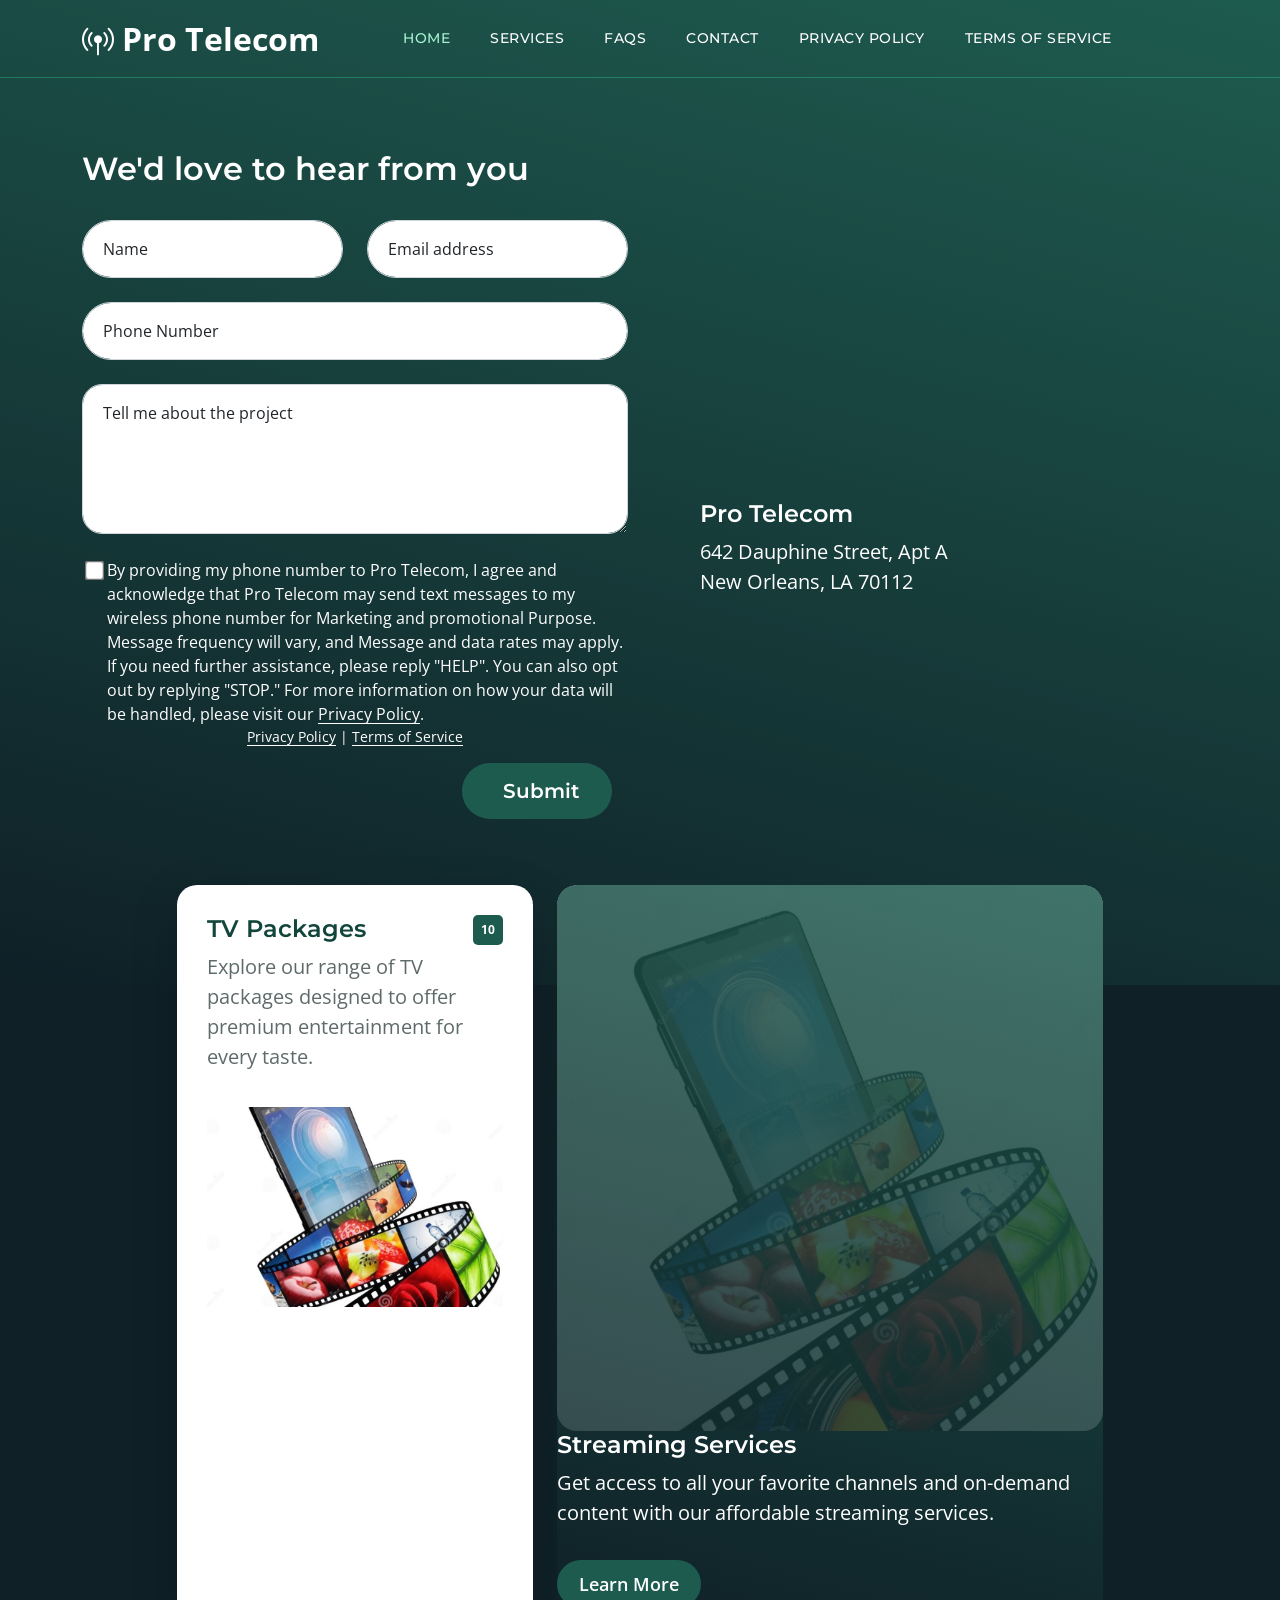
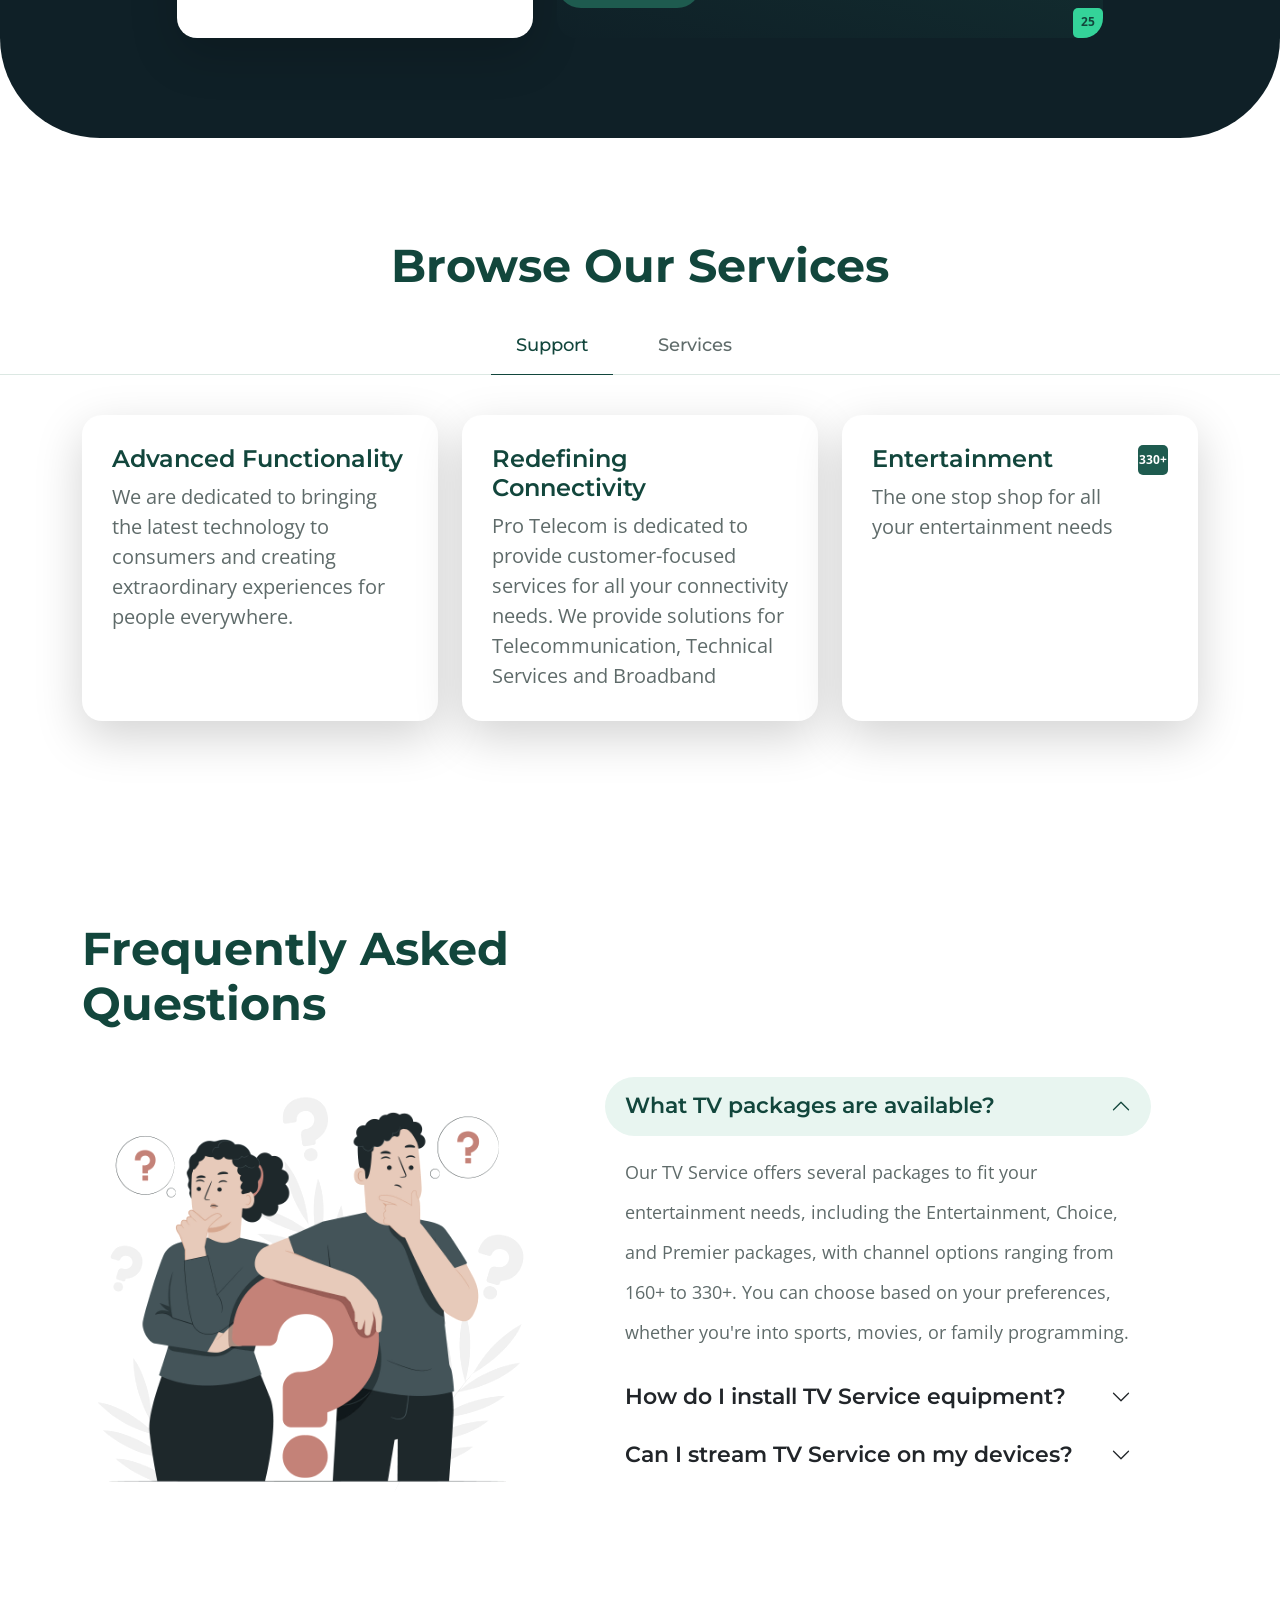
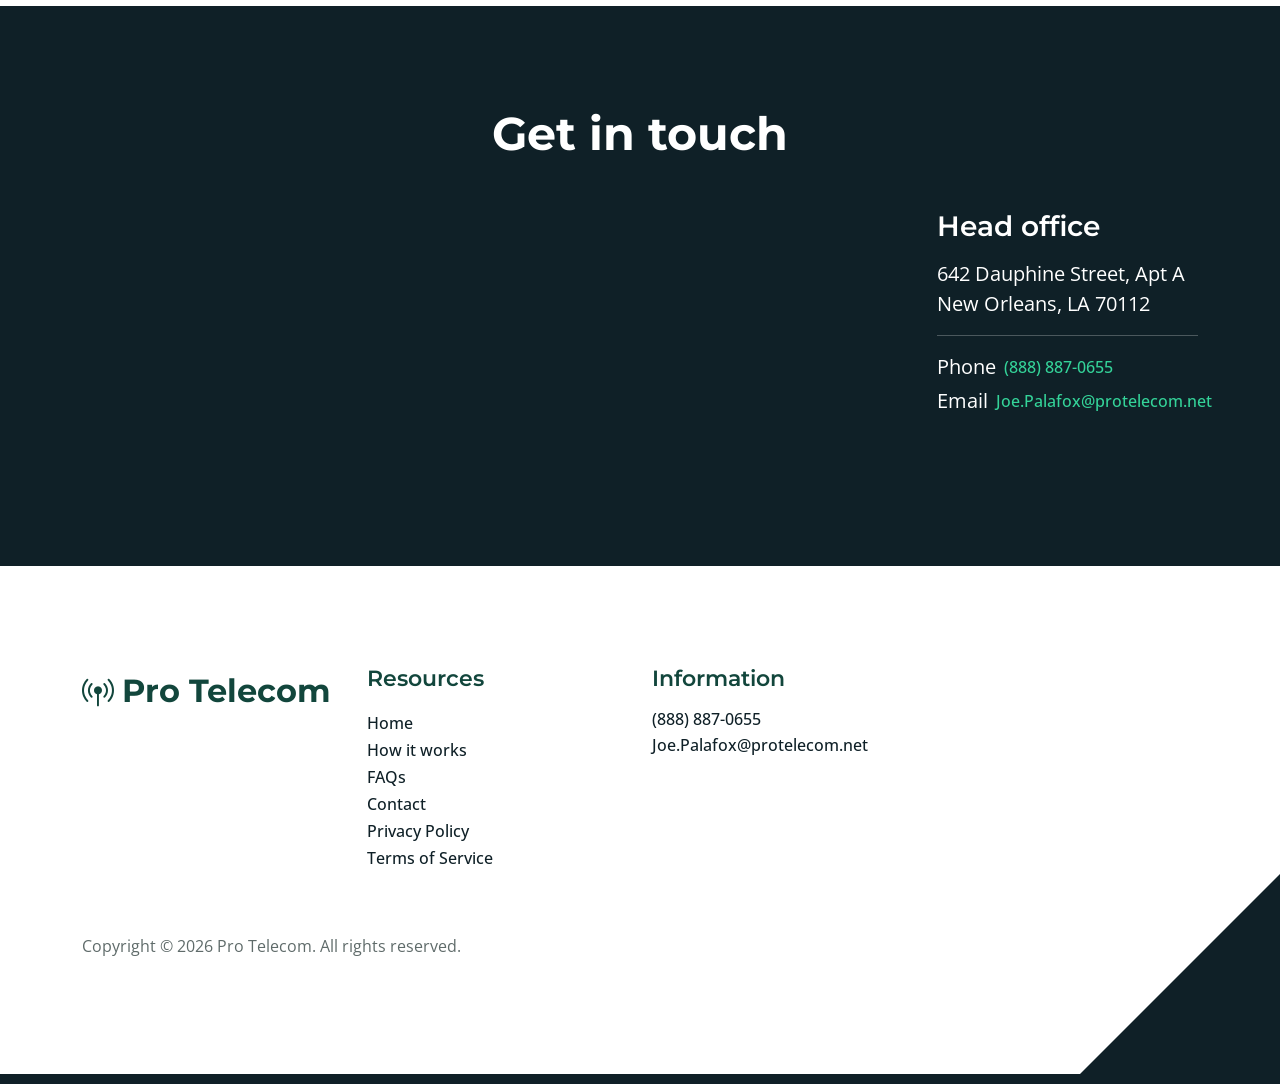
==== commit db4ce0b8: "updated" ====
--- a/index.html
+++ b/index.html
@@ -115,7 +115,7 @@
                                         </div>
                                     </div>
                                     <div style="display:flex;align-items: flex-start;">
-                                        <input type="checkbox" name="sms_opt_in" id="sms_opt_in" value="yes" style="transform: scale(1.5); margin: 6px;"><label for="sms_opt_in" style="color: #FFFFFF;">By providing my phone number to PROTELECOM LLC, I agree and acknowledge that PROTELECOM LLC may send text messages to my wireless phone number for Marketing and promotional Purpose. Message frequency will vary, and Message and data rates may apply. If you need further assistance, please reply "HELP". You can also opt out by replying "STOP." For more information on how your data will be handled, please visit our <a href="Privacy.html" class="link-on-dark">Privacy Policy</a>.</label>
+                                        <input type="checkbox" name="sms_opt_in" id="sms_opt_in" value="yes" style="transform: scale(1.5); margin: 6px;"><label for="sms_opt_in" style="color: #FFFFFF;">By providing my phone number to Pro Telecom, I agree and acknowledge that Pro Telecom may send text messages to my wireless phone number for Marketing and promotional Purpose. Message frequency will vary, and Message and data rates may apply. If you need further assistance, please reply "HELP". You can also opt out by replying "STOP." For more information on how your data will be handled, please visit our <a href="Privacy.html" class="link-on-dark">Privacy Policy</a>.</label>
                                     </div>
                                     <div class="col-lg-12 col-12 text-center mb-3">
                                         <p style="font-size: 14px; margin: 0;">
@@ -146,7 +146,7 @@
                             referrerpolicy="no-referrer-when-downgrade">
                         </iframe>
 
-                            <h5 class="mt-4 mb-2">PROTELECOM LLC
+                            <h5 class="mt-4 mb-2">Pro Telecom
                             </h5>
 
                             <p>642 Dauphine Street, Apt A<br>
@@ -586,15 +586,15 @@
             function showStatus(message, type) {
                 statusDiv.style.display = "block";
                 statusDiv.textContent = message;
-                // Opaque navy panels: the hero gradient runs from navy to
-                // #1B6CA8, so a translucent panel's readability would depend
+                // Opaque slate panels: the hero gradient runs from #0F2027 to
+                // #1E5B4F, so a translucent panel's readability would depend
                 // on where in the gradient it happens to land.
                 if (type === "success") {
-                    statusDiv.style.background = "#0B2B4E";
-                    statusDiv.style.color = "#B8F1FA";
-                    statusDiv.style.border = "1px solid #00B8D9";
+                    statusDiv.style.background = "#0F2027";
+                    statusDiv.style.color = "#A7F3D0";
+                    statusDiv.style.border = "1px solid #34D399";
                 } else {
-                    statusDiv.style.background = "#0B2B4E";
+                    statusDiv.style.background = "#0F2027";
                     statusDiv.style.color = "#FFB4B4";
                     statusDiv.style.border = "1px solid #E5484D";
                 }
--- a/css/templatemo-topic-listing.css
+++ b/css/templatemo-topic-listing.css
@@ -10,24 +10,25 @@
   CUSTOM PROPERTIES ( VARIABLES )             
 -----------------------------------------*/
 :root {
-  /* ---- Pro Telecom brand palette: Deep Navy + Electric Cyan ---- */
+  /* ---- Pro Telecom brand palette: Midnight + Emerald ---- */
   --white-color:                  #FFFFFF;
-  --primary-color:                #0B2B4E;  /* navy  - headings, links, active states */
-  --secondary-color:              #102A43;  /* ink   - dark surfaces, footer accents  */
-  --section-bg-color:             #102A43;  /* ink   - .section-bg                    */
-  --custom-btn-bg-color:          #1B6CA8;  /* blue  - button fill, gradient end      */
-  --custom-btn-bg-hover-color:    #00B8D9;  /* cyan  - button hover fill              */
-  --dark-color:                   #0B2B4E;  /* navy  - h2-h6                          */
-  --p-color:                      #5A6B7C;  /* gray  - body copy                      */
-  --border-color:                 #DCE6F0;  /* hairline rules on light surfaces       */
-  --link-hover-color:             #1B6CA8;  /* blue  - a:hover on LIGHT surfaces      */
-
-  /* cyan is a surface/border/dark-bg accent only: it is 2.37:1 on white
-     and 2.36:1 on the gradient's blue end, so it is never body text there */
-  --accent-color:                 #00B8D9;  /* cyan  - accents, borders, dark-bg text */
-  --accent-on-dark-color:         #B8F1FA;  /* pale cyan - AA-safe hover on gradient  */
-  --gradient-start:               #0B2B4E;
-  --gradient-end:                 #1B6CA8;
+  --primary-color:                #12463C;  /* emerald - headings, links, active states */
+  --secondary-color:              #0F2027;  /* slate   - dark surfaces, footer accents  */
+  --section-bg-color:             #0F2027;  /* slate   - .section-bg                    */
+  --custom-btn-bg-color:          #1E5B4F;  /* green   - button fill, gradient end      */
+  --custom-btn-bg-hover-color:    #34D399;  /* mint    - button hover fill              */
+  --dark-color:                   #12463C;  /* emerald - h2-h6                          */
+  --p-color:                      #5F6B6A;  /* gray    - body copy                      */
+  --border-color:                 #DCE8E3;  /* hairline rules on light surfaces         */
+  --link-hover-color:             #1E5B4F;  /* green   - a:hover on LIGHT surfaces      */
+
+  /* Mint is a surface, border and dark-background accent only. It is 1.92:1
+     on white and only 4.10:1 on the gradient's green end, so text sitting on
+     the gradient uses the paler tint below (6.15:1) instead. */
+  --accent-color:                 #34D399;  /* mint      - accents, borders, on slate  */
+  --accent-on-dark-color:         #A7F3D0;  /* pale mint - AA-safe text on the gradient */
+  --gradient-start:               #0F2027;
+  --gradient-end:                 #1E5B4F;
 
   --body-font-family:             'Open Sans', sans-serif;
   --title-font-family:            'Montserrat', sans-serif;
@@ -297,7 +298,7 @@
 
 .navbar {
   background: transparent;
-  border-bottom: 1px solid rgba(0, 184, 217, 0.35); /* var(--accent-color) @ 35% */
+  border-bottom: 1px solid rgba(52, 211, 153, 0.35); /* var(--accent-color) @ 35% */
   z-index: 9;
 }
 
@@ -338,7 +339,7 @@
 
 .navbar .dropdown-menu {
   background: var(--white-color);
-  box-shadow: 0 1rem 3rem rgba(11, 43, 78, 0.18);
+  box-shadow: 0 1rem 3rem rgba(15, 32, 39, 0.18);
   border: 0;
   display: inherit;
   opacity: 0;
@@ -1153,9 +1154,9 @@
 
 /*---------------------------------------
   PRO TELECOM THEME OVERRIDES
-  Navy/cyan palette adjustments. Placed last so they win ties on
-  source order. Cyan (#00B8D9) is 2.37:1 on white and 2.36:1 on the
-  gradient's blue end, so it is used as a surface, border and
+  Midnight/emerald palette adjustments. Placed last so they win ties on
+  source order. Mint (#34D399) is 1.92:1 on white and 4.10:1 on the
+  gradient's green end, so it is used as a surface, border and
   dark-background accent only -- never as text on a light surface.
 -----------------------------------------*/
 
@@ -1212,8 +1213,8 @@
   color: var(--primary-color);
 }
 
-/* The navbar sits on the top of the gradient, which is the #1B6CA8 end.
-   Cyan is only 2.36:1 there, so the paler tint is used instead (4.53:1). */
+/* The navbar sits on the top of the gradient, which is the #1E5B4F end.
+   Mint is only 4.10:1 there, so the paler tint is used instead (6.15:1). */
 .navbar-nav .nav-link.active,
 .navbar-nav .nav-link:hover {
   color: var(--accent-on-dark-color);
@@ -1265,7 +1266,7 @@
   max-width: 40%;
 }
 
-/* White on cyan is 2.37:1, so button text flips to navy on hover
+/* White on mint is 1.92:1, so button text flips to deep emerald on hover
    rather than dimming the accent */
 .custom-btn:hover,
 .custom-form button[type="submit"]:hover,
@@ -1275,15 +1276,22 @@
 
 /* Retint Bootstrap's stock accordion blue (#0c63e4 / #e7f1ff) */
 .faq-section .accordion {
-  --bs-accordion-active-bg: #EAF2FA;
-  --bs-accordion-btn-active-icon: url("data:image/svg+xml,%3csvg xmlns='http://www.w3.org/2000/svg' viewBox='0 0 16 16' fill='%230B2B4E'%3e%3cpath fill-rule='evenodd' d='M1.646 4.646a.5.5 0 0 1 .708 0L8 10.293l5.646-5.647a.5.5 0 0 1 .708.708l-6 6a.5.5 0 0 1-.708 0l-6-6a.5.5 0 0 1 0-.708z'/%3e%3c/svg%3e");
-}
-
-/* The coral in this illustration is a near-complement of the cyan accent */
+  --bs-accordion-active-bg: #E8F5F0;
+  --bs-accordion-btn-active-icon: url("data:image/svg+xml,%3csvg xmlns='http://www.w3.org/2000/svg' viewBox='0 0 16 16' fill='%2312463C'%3e%3cpath fill-rule='evenodd' d='M1.646 4.646a.5.5 0 0 1 .708 0L8 10.293l5.646-5.647a.5.5 0 0 1 .708.708l-6 6a.5.5 0 0 1-.708 0l-6-6a.5.5 0 0 1 0-.708z'/%3e%3c/svg%3e");
+}
+
+/* The coral in this illustration is a near-complement of the mint accent */
 .faq-section .faq-image {
   filter: saturate(.45) contrast(1.05);
 }
 
+/* The unDraw illustration ships with an azure accent. Rotating the hue into
+   the emerald family costs nothing: the rest of the artwork is achromatic,
+   so hue-rotate leaves it untouched. */
+.topics-detail-block-image {
+  filter: hue-rotate(-45deg);
+}
+
 /* .site-footer::after paints a 200px triangle over the copyright line */
 .copyright-text {
   position: relative;
